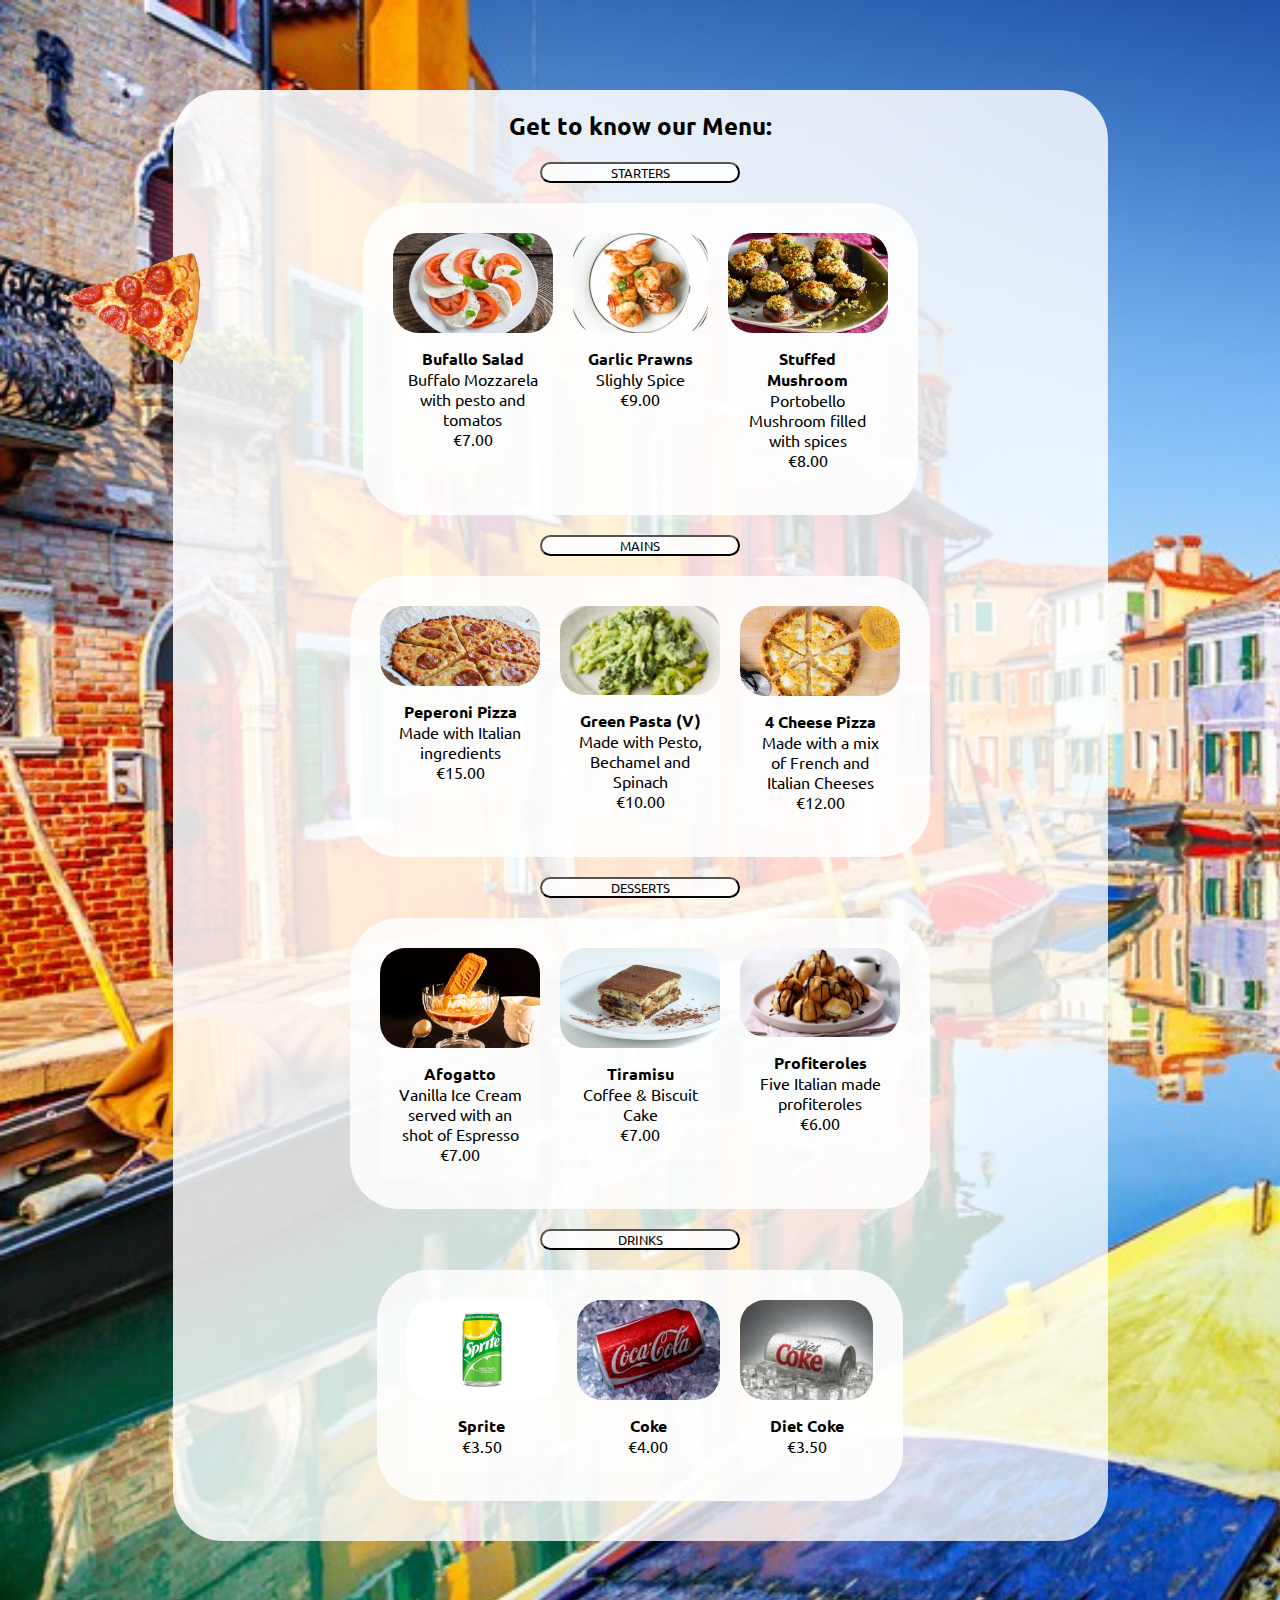
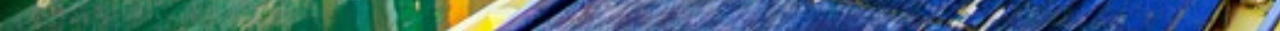
==== page2.html @ 7502630b "nearly finished" ====
<!DOCTYPE html>
<html lang="en">
  <head>
    <meta charset="UTF-8" />
    <meta http-equiv="X-UA-Compatible" content="IE=edge" />
    <meta name="viewport" content="width=device-width, initial-scale=1.0" />
    <link rel="stylesheet" href="css/styles.css" />
    <link rel="shortcut icon" href="img/favicon.ico" type="image/x-icon" />
    <link rel="preconnect" href="https://fonts.gstatic.com" />
    <link
      href="https://fonts.googleapis.com/css2?family=Ubuntu:wght@300&display=swap"
      rel="stylesheet"
    />

    <title>CA3</title>
  </head>
  <body>
    <main id="pic" class="pic2">
      <div>
        <a id="arrowLeft" href="index.html"
          ><img class="arrowLeft" src="img/pizzaArrowLeft.png"
        /></a>
      </div>
      <section class="board">
        <div class="myMenu">
          <div class="menuItem"><h2>Get to know our Menu:</h2></div>
          <div class="padding"></div>
          <button id="startersBtn" class="menuBtn myButtons">STARTERS</button>
          <div class="padding"></div>
          <div id="myStarters" class="menuSection">
            <div class="menuItem">
              <div class="menuCard">
                <img
                  class="imgStyle"
                  src="img/bufalosalad.jpg"
                  alt="Bufalo Salad"
                />
                <div class="container">
                  <h4><b>Bufallo Salad</b></h4>
                  <p>Buffalo Mozzarela with pesto and tomatos</p>
                  <p>€7.00</p>
                </div>
              </div>
              <div class="menuCard">
                <img
                  class="imgStyle"
                  src="img/garlicPrawns.jpg"
                  alt="Garlic Prawns"
                />
                <div class="container">
                  <h4><b>Garlic Prawns</b></h4>
                  <p>Slighly Spice</p>
                  <p>€9.00</p>
                </div>
              </div>
              <div class="menuCard">
                <img
                  class="imgStyle"
                  src="img/stuffedMushroom.jpg"
                  alt="Stuffed Mushroom"
                />
                <div class="container">
                  <h4><b>Stuffed Mushroom</b></h4>
                  <p>Portobello Mushroom filled with spices</p>
                  <p>€8.00</p>
                </div>
              </div>
            </div>
          </div>
          <div class="padding"></div>
          <button id="mainsBtn" class="menuBtn myButtons">MAINS</button>
          <div class="padding"></div>
          <div id="myMains" class="menuSection">
            <div class="menuItem">
              <div class="menuCard">
                <img
                  class="imgStyle"
                  src="img/pepizza.jpg"
                  alt="Peperoni pizza"
                />
                <div class="container">
                  <h4><b>Peperoni Pizza</b></h4>
                  <p>Made with Italian ingredients</p>
                  <p>€15.00</p>
                </div>
              </div>
              <div class="menuCard">
                <img
                  class="imgStyle"
                  src="img/greenpasta.jpg"
                  alt="Green Pasta"
                />
                <div class="container">
                  <h4><b>Green Pasta (V)</b></h4>
                  <p>Made with Pesto, Bechamel and Spinach</p>
                  <p>€10.00</p>
                </div>
              </div>
              <div class="menuCard">
                <img
                  class="imgStyle"
                  src="img/cheesepizza.jpg"
                  alt="Avatar"
                  style="width: 100%"
                />
                <div class="container">
                  <h4><b>4 Cheese Pizza</b></h4>
                  <p>Made with a mix of French and Italian Cheeses</p>
                  <p>€12.00</p>
                </div>
              </div>
            </div>
          </div>
          <div class="padding"></div>
          <button id="dessertsBtn" class="menuBtn myButtons">DESSERTS</button>
          <div class="padding"></div>
          <div id="myDesserts" class="menuSection">
            <div class="menuItem">
              <div class="menuCard">
                <img class="imgStyle" src="img/affogato.jpg" alt="affogato" />
                <div class="container">
                  <h4><b>Afogatto</b></h4>
                  <p>Vanilla Ice Cream served with an shot of Espresso</p>
                  <p>€7.00</p>
                </div>
              </div>
              <div class="menuCard">
                <img class="imgStyle" src="img/tiramisu.jpg" alt="Tiramisu" />
                <div class="container">
                  <h4><b>Tiramisu</b></h4>
                  <p>Coffee & Biscuit Cake</p>
                  <p>€7.00</p>
                </div>
              </div>
              <div class="menuCard">
                <img
                  class="imgStyle"
                  src="img/profiterole.jpg"
                  alt="Avatar"
                  style="width: 100%"
                />
                <div class="container">
                  <h4><b>Profiteroles</b></h4>
                  <p>Five Italian made profiteroles</p>
                  <p>€6.00</p>
                </div>
              </div>
            </div>
          </div>
          <div class="padding"></div>
          <button id="drinksBtn" class="menuBtn myButtons">DRINKS</button>

          <div class="padding"></div>
          <div id="myDrinks" class="menuSection">
            <div class="menuItem">
              <div class="menuCard">
                <img class="imgStyle" src="img/sprite.jpg" alt="Sprite" />
                <div class="container">
                  <h4><b>Sprite</b></h4>
                  <p>€3.50</p>
                </div>
              </div>

              <div class="menuCard">
                <img class="imgStyle" src="img/coke.jpg" alt="Coke" />
                <div class="container">
                  <h4><b>Coke</b></h4>
                  <p>€4.00</p>
                </div>
              </div>
              <div class="menuCard">
                <img
                  class="imgStyle"
                  src="img/dietCoke.jpg"
                  alt="Diet Coke"
                  style="width: 100%"
                />
                <div class="container">
                  <h4><b>Diet Coke</b></h4>
                  <p>€3.50</p>
                </div>
              </div>
            </div>
          </div>
        </div>
        ​
      </section>
    </main>
    <script src="//ajax.googleapis.com/ajax/libs/jquery/1.7.1/jquery.min.js"></script>
    <script src="js/scriptMenu.js"></script>
  </body>
</html>
---- css/styles.css ----
* {
  font-family: "Ubuntu", sans-serif;
  margin: 0;
  padding: 0;
  box-sizing: border-box;
}
/* created a fade effect using opacity and centered everything inside it */
#pic {
  background: linear-gradient(to right top, gray, black);
  background-image: url(../img/background.jpg);
  background-size: cover;
  min-height: 100vh;
  padding: 10vh;

  display: flex;
  align-items: center;
  justify-content: center;
}
/* created a fade effect using opacity */
.board {
  justify-content: center;
  min-height: 60vh;
  width: 85%;
  border-radius: 50px;
  background: linear-gradient(
    to right bottom,
    rgba(255, 255, 255, 0.9),
    rgba(255, 255, 255, 0.75)
  );
}
#passwordSpace {
  margin-top: 10px;
  border-radius: 50px;
  min-width: 200px;
  background: linear-gradient(
    to left top,
    rgba(241, 241, 241, 0.9),
    rgba(255, 255, 255, 0.8)
  );
  outline: none;
}
/*had to set the display here to flex so I could change the togglePassword to absolute*/
.form {
  padding: 1vh;
  display: flex;
  justify-content: center;
}
.formBox {
  padding-top: 2vh;
  position: relative;
  justify-content: center;
  text-align: center;
  padding-bottom: 0px;
}
/* used this class to set the eye pic from the password checker */
.togglePassword {
  position: relative;
  width: 20px;
  bottom: 20px;
  left: 30px;
  cursor: pointer;
  border-radius: 50%;
}
.togglePassword.active i.fa-eye {
  display: none;
}
.togglePassword.active i.fa-eye-slash {
  display: inline;
}
.togglePassword i.fa-eye-slash {
  display: none;
}

.passPolicies {
  position: relative;
  background: white;
  padding: 0px;
  height: 0px;
  border-radius: 5px;
  margin-top: 10px;
  overflow: hidden;
  box-sizing: border-box;
  transition: height 300ms ease-in-out, opacity 300ms ease-in-out;
  opacity: 0;
}

.passPolicies.active {
  opacity: 0.9;
  padding: 10px;
  height: auto;
}
.passPolicies > div {
  margin: 15px 10px;
  font-weight: 600;
  color: rgb(173, 10, 10);
  transition: all 300ms ease-in-out;
}
.passPolicies > div.active {
  color: rgb(4, 170, 26);
}
#thumbImg {
  border-radius: 50%;
}
.container {
  display: flex;
  flex-direction: column;
  padding: 15px;
  align-items: center;
  justify-content: space-between;
  background: linear-gradient(
    to left top,
    rgba(255, 255, 255, 0.3),
    rgba(255, 255, 255, 0.6)
  );
}
#output {
  display: flex;
  padding-left: 20px;
  padding-right: 20px;
  justify-content: space-between;
  overflow: auto;
  font-size: 85%;
  background: linear-gradient(
    to left top,
    rgba(255, 255, 255, 0.9),
    rgba(255, 255, 255, 0.6)
  );
  border-radius: inherit;
}
.button {
  padding: 10px;
  text-align: center;
}
.menu {
  padding: 15px;
  text-align: center;
}
#passChecker {
  padding-bottom: 0;
}
.arrowRight {
  position: absolute;
  max-width: 150px;
  max-height: 150px;
  top: 250px;
  right: 55px;
  -webkit-transition: all 0.5s ease;
  -moz-transition: all 0.5s ease;
  -o-transition: all 0.5s ease;
  -ms-transition: all 0.5s ease;
  transition: all 0.5s ease;
  overflow: hidden;
}
.arrowRight:hover {
  -webkit-transform: rotate(-10deg);
  -moz-transform: rotate(-10deg);
  -o-transform: rotate(-10deg);
  -ms-transform: rotate(-10deg);
  transform: rotate(-10deg);
}

.arrowLeft {
  position: absolute;
  max-width: 150px;
  max-height: 150px;
  top: 250px;
  left: 55px;
  -webkit-transition: all 0.5s ease;
  -moz-transition: all 0.5s ease;
  -o-transition: all 0.5s ease;
  -ms-transition: all 0.5s ease;
  transition: all 0.5s ease;
  overflow: hidden;
}
@-webkit-keyframes roll {
  from {
    -webkit-transform: rotate(0deg);
  }
  to {
    -webkit-transform: rotate(360deg);
  }
}

@-moz-keyframes roll {
  from {
    -moz-transform: rotate(0deg);
  }
  to {
    -moz-transform: rotate(360deg);
  }
}

@keyframes roll {
  from {
    transform: rotate(0deg);
  }
  to {
    transform: rotate(360deg);
  }
}

.arrowLeft:hover,
.arrowRight:hover {
  -webkit-transform: rotate(-10deg);
  -moz-transform: rotate(-10deg);
  -o-transform: rotate(-10deg);
  -ms-transform: rotate(-10deg);
  transform: rotate(-10deg);
  -moz-animation-name: roll;
  -moz-animation-duration: 4s;
  -moz-animation-iteration-count: 1;
  -webkit-animation-name: roll;
  -webkit-animation-duration: 4s;
  -webkit-animation-iteration-count: 1;
}

.totalBox {
  padding-left: 30px;
  padding-right: 30px;
  background: linear-gradient(
    to left top,
    rgba(255, 255, 255, 0.9),
    rgba(255, 255, 255, 0.8)
  );
  min-width: 200px;
  max-width: 200px;
  border-radius: 50px;

  padding-left: 15px;
  overflow: hidden;
}
/*Changed the default scroll bar*/
/* width */
::-webkit-scrollbar {
  width: 10px;
}

/* Track */
::-webkit-scrollbar-track {
  background: #f1f1f1;
}

/* Handle */
::-webkit-scrollbar-thumb {
  background: #888;
}

/* Handle on hover */
::-webkit-scrollbar-thumb:hover {
  background: #555;
}

select {
  background: linear-gradient(
    to left top,
    rgba(255, 255, 255, 0.9),
    rgba(255, 255, 255, 0.8)
  );
  min-width: 200px;
  border-radius: 50px;
  cursor: pointer;
}

.myButtons {
  background: linear-gradient(
    to left top,
    rgba(255, 255, 255, 0.9),
    rgba(255, 255, 255, 0.8)
  );
  min-width: 200px;
  border-radius: 50px;
  cursor: pointer;
}

.totals {
  display: inline-flex;
  background: none;
}

​ .label {
  padding: 10px;
  size: 120%;
}

.myMenu {
  display: flex;
  flex-direction: column;
  align-content: center;
  align-items: center;
  padding: 20px;
}
.myButtons {
  max-width: 200px;
  text-align: center;
}

.menuItem {
  display: flex;
}
.imgStyle {
  max-height: 100px;
  border-radius: 25px;
}
.menuCard {
  display: flex;
  flex-direction: column;
  max-width: 180px;
  text-align: center;

  padding: 10px;
  align-content: space-evenly;
}
.menuSection {
  padding: 20px;
  background: linear-gradient(
    to left top,
    rgba(255, 255, 255, 0.9),
    rgba(255, 255, 255, 0.8)
  );

  border-radius: 50px;
}
#runaway-container {
  position: absolute;
  width: 150px;
  margin: 0 auto;
  margin-top: 100px;
}

#runaway {
  width: 150px;
}
.padding {
  padding: 10px;
  display: block;
}
.menuBtn:hover {
  -webkit-transform: rotate(-10deg);
  -moz-transform: rotate(-10deg);
  -o-transform: rotate(-10deg);
  -ms-transform: rotate(-10deg);
  transform: rotate(-10deg);
}
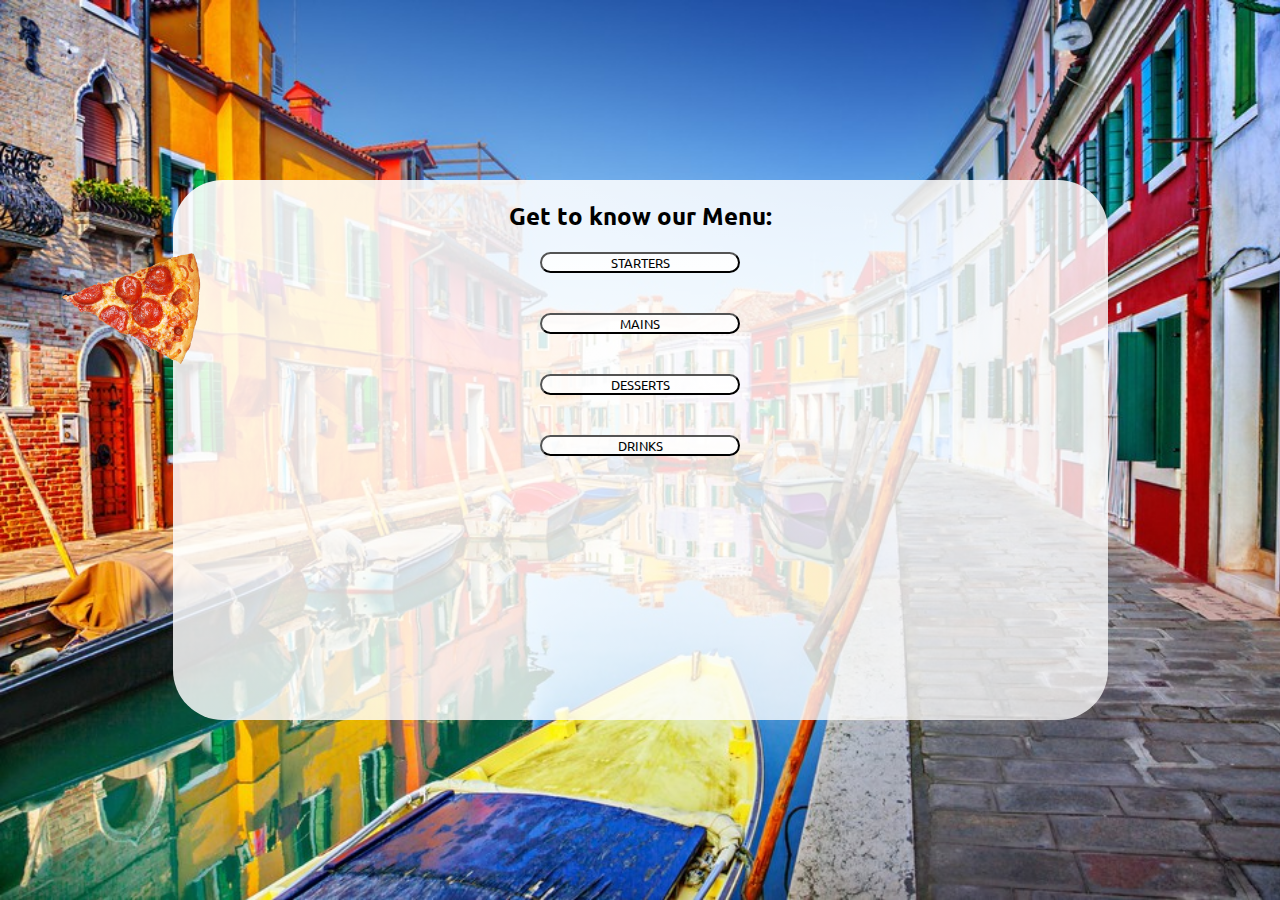
==== commit 11264eed: "addingJquary" ====
--- a/page2.html
+++ b/page2.html
@@ -186,7 +186,7 @@
         ​
       </section>
     </main>
-    <script src="//ajax.googleapis.com/ajax/libs/jquery/1.7.1/jquery.min.js"></script>
-    <script src="js/scriptMenu.js"></script>
+    <script src="https://ajax.googleapis.com/ajax/libs/jquery/3.5.1/jquery.min.js"></script>
+    <script src="js/scriptMenu1.js"></script>
   </body>
 </html>
--- a/css/styles.css
+++ b/css/styles.css
@@ -312,6 +312,7 @@
 }
 .menuSection {
   padding: 20px;
+  display: none;
   background: linear-gradient(
     to left top,
     rgba(255, 255, 255, 0.9),
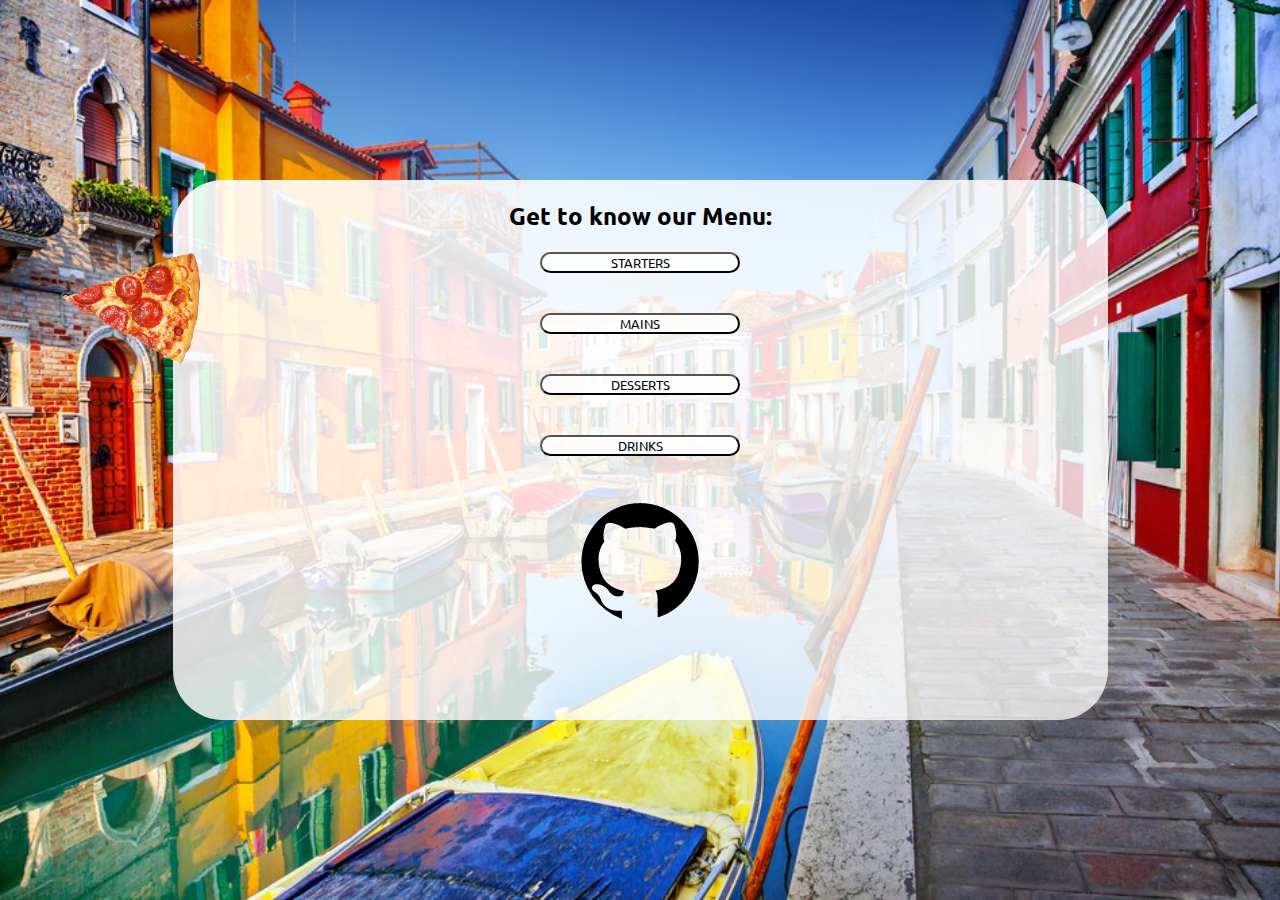
==== commit 0b75c7e8: "gitHub Icon" ====
--- a/page2.html
+++ b/page2.html
@@ -182,6 +182,14 @@
               </div>
             </div>
           </div>
+          <div class="padding"></div>
+          <div id="myGitHub">
+            <a
+              target="_blank"
+              href="https://github.com/danielmartellini/Client-SideCA3/"
+              ><img src="img/gitHub.png"
+            /></a>
+          </div>
         </div>
         ​
       </section>
--- a/css/styles.css
+++ b/css/styles.css
@@ -342,3 +342,6 @@
   -ms-transform: rotate(-10deg);
   transform: rotate(-10deg);
 }
+#myGitHub {
+  max-width: 150px;
+}
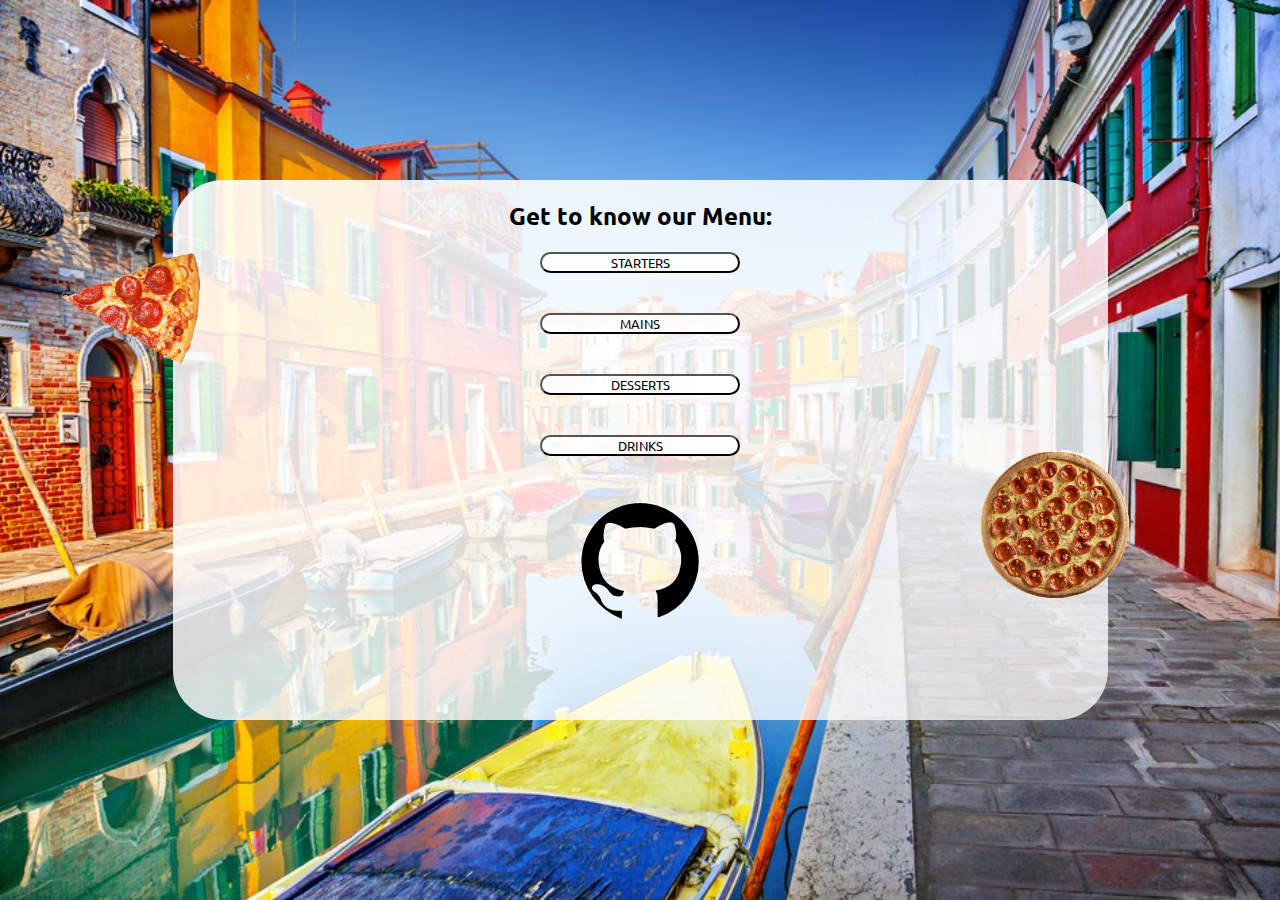
==== commit 39466ff1: "more animations" ====
--- a/page2.html
+++ b/page2.html
@@ -193,7 +193,11 @@
         </div>
         ​
       </section>
+      <div>
+        <a><img class="moveAround" src="img/movingPizza.png" /></a>
+      </div>
     </main>
+
     <script src="https://ajax.googleapis.com/ajax/libs/jquery/3.5.1/jquery.min.js"></script>
     <script src="js/scriptMenu1.js"></script>
   </body>
--- a/css/styles.css
+++ b/css/styles.css
@@ -345,3 +345,11 @@
 #myGitHub {
   max-width: 150px;
 }
+.moveAround {
+  position: absolute;
+  top: 50%;
+  right: 150px;
+  max-width: 150px;
+  max-height: 150px;
+  cursor: pointer;
+}
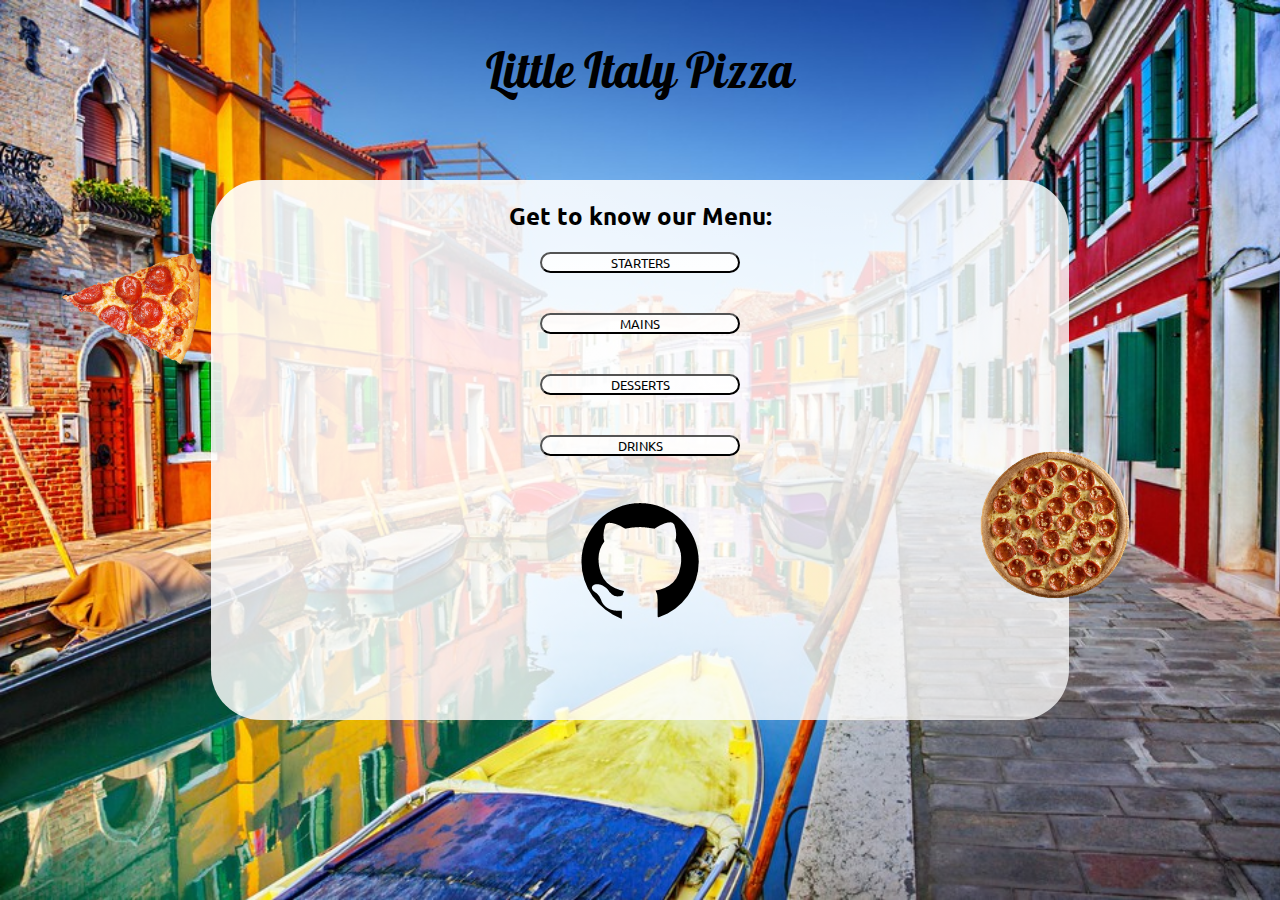
==== commit be1d2053: "logo added" ====
--- a/page2.html
+++ b/page2.html
@@ -11,6 +11,10 @@
       href="https://fonts.googleapis.com/css2?family=Ubuntu:wght@300&display=swap"
       rel="stylesheet"
     />
+    <link
+      href="https://fonts.googleapis.com/css2?family=Pattaya&display=swap"
+      rel="stylesheet"
+    />
 
     <title>CA3</title>
   </head>
@@ -21,6 +25,7 @@
           ><img class="arrowLeft" src="img/pizzaArrowLeft.png"
         /></a>
       </div>
+      <div class="pageTitle">Little Italy Pizza</div>
       <section class="board">
         <div class="myMenu">
           <div class="menuItem"><h2>Get to know our Menu:</h2></div>
--- a/css/styles.css
+++ b/css/styles.css
@@ -10,8 +10,7 @@
   background-image: url(../img/background.jpg);
   background-size: cover;
   min-height: 100vh;
-  padding: 10vh;
-
+  padding: 15vh;
   display: flex;
   align-items: center;
   justify-content: center;
@@ -27,6 +26,21 @@
     rgba(255, 255, 255, 0.9),
     rgba(255, 255, 255, 0.75)
   );
+}
+.totalBox {
+  padding-left: 30px;
+  padding-right: 30px;
+  background: linear-gradient(
+    to left top,
+    rgba(255, 255, 255, 0.9),
+    rgba(255, 255, 255, 0.8)
+  );
+  min-width: 200px;
+  max-width: 200px;
+  border-radius: 50px;
+
+  padding-left: 15px;
+  overflow: hidden;
 }
 #passwordSpace {
   margin-top: 10px;
@@ -139,11 +153,18 @@
   padding-bottom: 0;
 }
 .arrowRight {
+  right: 55px;
+}
+.arrowLeft {
+  left: 55px;
+}
+.arrowLeft,
+.arrowRight {
   position: absolute;
   max-width: 150px;
   max-height: 150px;
   top: 250px;
-  right: 55px;
+
   -webkit-transition: all 0.5s ease;
   -moz-transition: all 0.5s ease;
   -o-transition: all 0.5s ease;
@@ -151,27 +172,6 @@
   transition: all 0.5s ease;
   overflow: hidden;
 }
-.arrowRight:hover {
-  -webkit-transform: rotate(-10deg);
-  -moz-transform: rotate(-10deg);
-  -o-transform: rotate(-10deg);
-  -ms-transform: rotate(-10deg);
-  transform: rotate(-10deg);
-}
-
-.arrowLeft {
-  position: absolute;
-  max-width: 150px;
-  max-height: 150px;
-  top: 250px;
-  left: 55px;
-  -webkit-transition: all 0.5s ease;
-  -moz-transition: all 0.5s ease;
-  -o-transition: all 0.5s ease;
-  -ms-transition: all 0.5s ease;
-  transition: all 0.5s ease;
-  overflow: hidden;
-}
 @-webkit-keyframes roll {
   from {
     -webkit-transform: rotate(0deg);
@@ -201,11 +201,6 @@
 
 .arrowLeft:hover,
 .arrowRight:hover {
-  -webkit-transform: rotate(-10deg);
-  -moz-transform: rotate(-10deg);
-  -o-transform: rotate(-10deg);
-  -ms-transform: rotate(-10deg);
-  transform: rotate(-10deg);
   -moz-animation-name: roll;
   -moz-animation-duration: 4s;
   -moz-animation-iteration-count: 1;
@@ -214,21 +209,6 @@
   -webkit-animation-iteration-count: 1;
 }
 
-.totalBox {
-  padding-left: 30px;
-  padding-right: 30px;
-  background: linear-gradient(
-    to left top,
-    rgba(255, 255, 255, 0.9),
-    rgba(255, 255, 255, 0.8)
-  );
-  min-width: 200px;
-  max-width: 200px;
-  border-radius: 50px;
-
-  padding-left: 15px;
-  overflow: hidden;
-}
 /*Changed the default scroll bar*/
 /* width */
 ::-webkit-scrollbar {
@@ -273,8 +253,9 @@
 }
 
 .totals {
-  display: inline-flex;
-  background: none;
+  display: flex;
+  background-color: none;
+  justify-content: center;
 }
 
 ​ .label {
@@ -321,16 +302,7 @@
 
   border-radius: 50px;
 }
-#runaway-container {
-  position: absolute;
-  width: 150px;
-  margin: 0 auto;
-  margin-top: 100px;
-}
-
-#runaway {
-  width: 150px;
-}
+
 .padding {
   padding: 10px;
   display: block;
@@ -353,3 +325,12 @@
   max-height: 150px;
   cursor: pointer;
 }
+.pageTitle {
+  font-size: 300%;
+  position: absolute;
+  top: 40px;
+  font-family: "Pattaya", sans-serif;
+
+  justify-content: center;
+  text-align: center;
+}
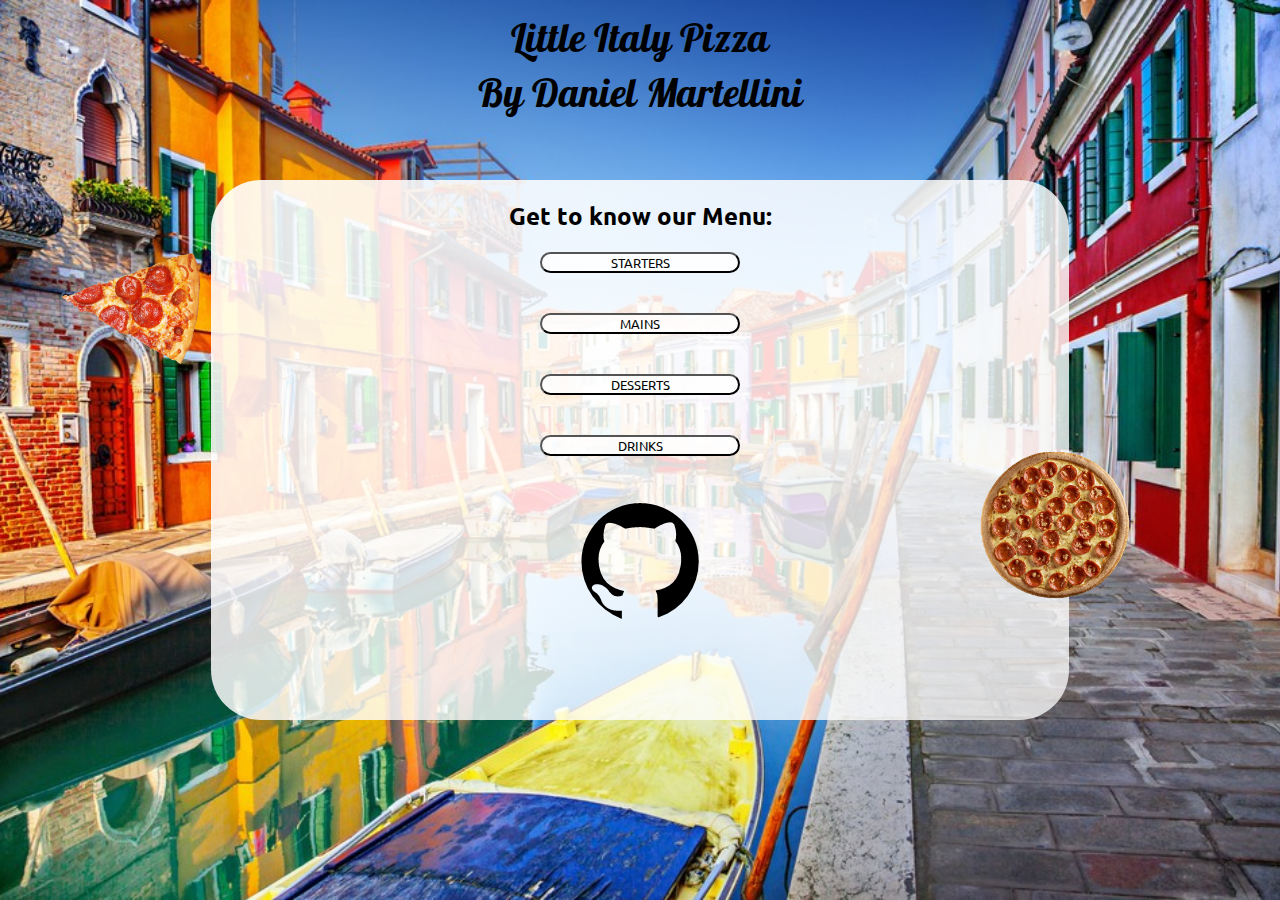
==== commit c47a6568: "Final" ====
--- a/page2.html
+++ b/page2.html
@@ -1,3 +1,5 @@
+<!--I noticed that My background works fine when using VS live server, but when using preview the background may appear blank-->
+<!-- Instead of the slide show-->
 <!DOCTYPE html>
 <html lang="en">
   <head>
@@ -25,13 +27,20 @@
           ><img class="arrowLeft" src="img/pizzaArrowLeft.png"
         /></a>
       </div>
-      <div class="pageTitle">Little Italy Pizza</div>
+      <div class="pageTitle">
+        Little Italy Pizza<br />
+        By Daniel Martellini
+      </div>
       <section class="board">
         <div class="myMenu">
           <div class="menuItem"><h2>Get to know our Menu:</h2></div>
+          <!--Class padding is used only to separate my elements-->
           <div class="padding"></div>
           <button id="startersBtn" class="menuBtn myButtons">STARTERS</button>
           <div class="padding"></div>
+
+          <!--Starters, mains, desserts and drinks will have the same syntax, here you can see the 3 options with images and its animated with Jquery-->
+          <!--also placed a button to hide each section, and just press again to show-->
           <div id="myStarters" class="menuSection">
             <div class="menuItem">
               <div class="menuCard">
@@ -42,7 +51,9 @@
                 />
                 <div class="container">
                   <h4><b>Bufallo Salad</b></h4>
+
                   <p>Buffalo Mozzarela with pesto and tomatos</p>
+                  <b>Vegetarian</b>
                   <p>€7.00</p>
                 </div>
               </div>
@@ -54,7 +65,9 @@
                 />
                 <div class="container">
                   <h4><b>Garlic Prawns</b></h4>
-                  <p>Slighly Spice</p>
+
+                  <p>Slighly Spicy</p>
+
                   <p>€9.00</p>
                 </div>
               </div>
@@ -67,6 +80,7 @@
                 <div class="container">
                   <h4><b>Stuffed Mushroom</b></h4>
                   <p>Portobello Mushroom filled with spices</p>
+                  <b>Vegetarian</b>
                   <p>€8.00</p>
                 </div>
               </div>
@@ -97,7 +111,10 @@
                 />
                 <div class="container">
                   <h4><b>Green Pasta (V)</b></h4>
+
                   <p>Made with Pesto, Bechamel and Spinach</p>
+                  <b>Vegetarian</b>
+
                   <p>€10.00</p>
                 </div>
               </div>
@@ -188,6 +205,7 @@
             </div>
           </div>
           <div class="padding"></div>
+          <!--this link will take you to my github repository-->
           <div id="myGitHub">
             <a
               target="_blank"
@@ -198,11 +216,12 @@
         </div>
         ​
       </section>
+      <!--If you click the moving pizza on the left there's an alert with a message-->
       <div>
         <a><img class="moveAround" src="img/movingPizza.png" /></a>
       </div>
     </main>
-
+    <!--link to jQuery and my script-->
     <script src="https://ajax.googleapis.com/ajax/libs/jquery/3.5.1/jquery.min.js"></script>
     <script src="js/scriptMenu1.js"></script>
   </body>
--- a/css/styles.css
+++ b/css/styles.css
@@ -326,9 +326,9 @@
   cursor: pointer;
 }
 .pageTitle {
-  font-size: 300%;
+  font-size: 250%;
   position: absolute;
-  top: 40px;
+  top: 12px;
   font-family: "Pattaya", sans-serif;
 
   justify-content: center;
